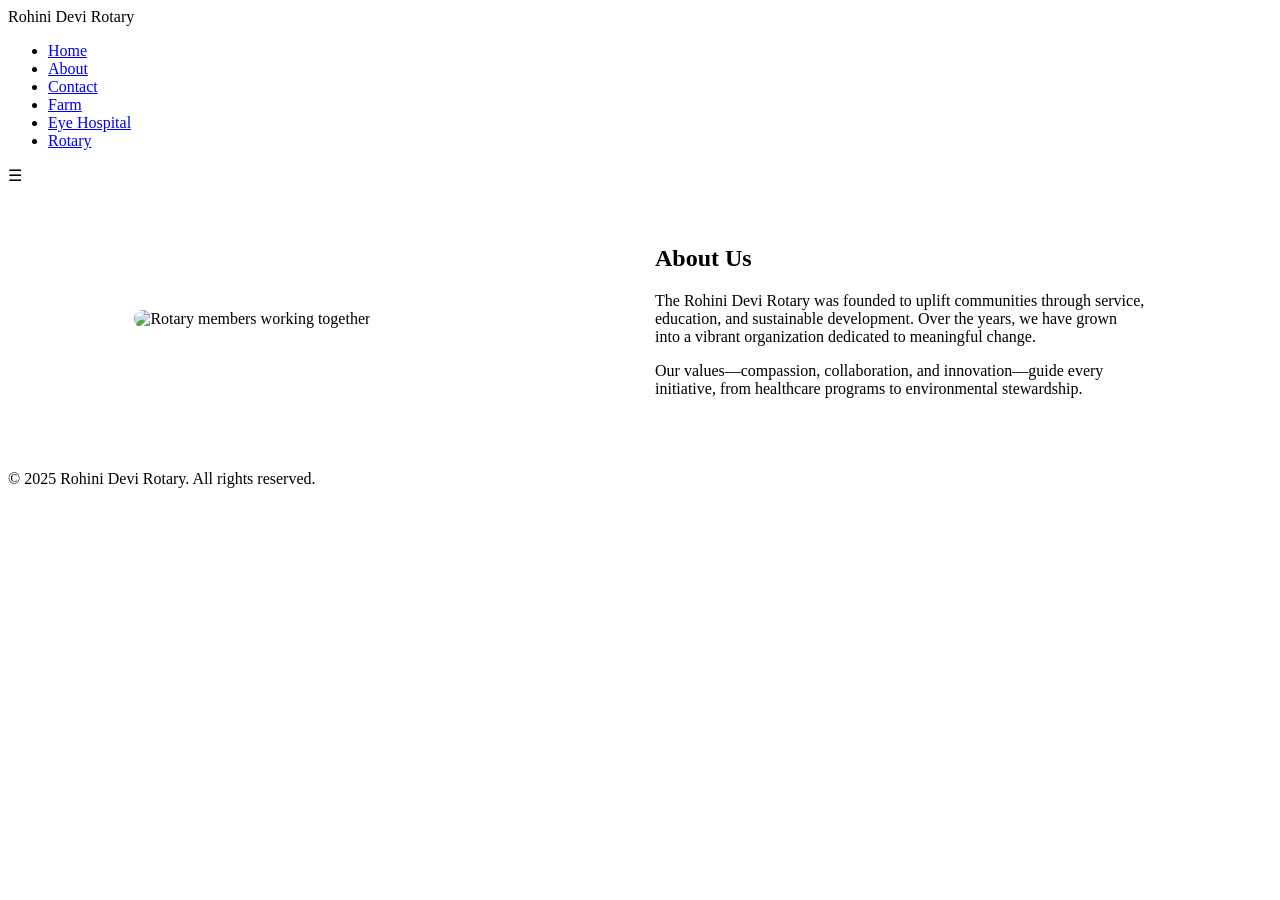
==== about.html @ 5186c643 "inital commit" ====
<!DOCTYPE html>
<html lang="en">
<head>
  <meta charset="UTF-8">
  <meta name="viewport" content="width=device-width, initial-scale=1.0">
  <title>Rohini Devi Rotary | About</title>
  <link rel="stylesheet" href="style.css">
</head>
<body>
  <nav class="navbar">
    <div class="logo">Rohini Devi Rotary</div>
    <ul class="nav-links" id="navLinks">
      <li><a href="index.html">Home</a></li>
      <li><a href="about.html" class="active">About</a></li>
      <li><a href="contact.html">Contact</a></li>
      <li><a href="farm.html">Farm</a></li>
      <li><a href="eyehospital.html">Eye Hospital</a></li>
      <li><a href="rotary.html">Rotary</a></li>
    </ul>
    <div class="menu-toggle" id="menuToggle">&#9776;</div>
  </nav>

  <main class="about-container">
    <section class="about-section">
      <div class="about-image">
        <img src="https://via.placeholder.com/450x300" alt="Rotary members working together">
      </div>
      <div class="about-text">
        <h1>About Us</h1>
        <p>
          The Rohini Devi Rotary was founded to uplift communities through service, education, and sustainable development. 
          Over the years, we have grown into a vibrant organization dedicated to meaningful change.
        </p>
        <p>
          Our values—compassion, collaboration, and innovation—guide every initiative, from healthcare programs to environmental stewardship.
        </p>
      </div>
    </section>
  </main>

  <footer class="footer">
    <p>&copy; 2025 Rohini Devi Rotary. All rights reserved.</p>
  </footer>

  <script>
    document.getElementById('menuToggle').onclick = function() {
      document.getElementById('navLinks').classList.toggle('active');
    };
  </script>
</body>
</html>
---- style.css ----
/* About page */
.about-section {
  display: grid;
  grid-template-columns: 1fr 1fr;
  align-items: center;
  gap: 30px;
  padding: 40px 10%;
}
.about-image img { width: 100%; border-radius: 10px; }

/* Contact page */
.contact-container {
  text-align: center;
  padding: 40px 10%;
}
.contact-form {
  display: flex;
  flex-direction: column;
  gap: 15px;
  max-width: 500px;
  margin: 20px auto;
}
.contact-form input, .contact-form textarea {
  padding: 10px;
  border: 1px solid #ccc;
  border-radius: 5px;
}
.contact-form button {
  background-color: #004aad;
  color: white;
  padding: 10px;
  border: none;
  border-radius: 5px;
  cursor: pointer;
}
.contact-form button:hover { background-color: #003080; }

/* Farm page */
.farm-container { padding: 40px 10%; text-align: center; }
.farm-grid {
  display: grid;
  grid-template-columns: repeat(auto-fit, minmax(250px, 1fr));
  gap: 20px;
  margin-top: 30px;
}
.farm-grid img { width: 100%; border-radius: 10px; }

/* Eye Hospital page */
.eyehospital-container { text-align: center; padding: 40px 10%; }
.banner img { width: 100%; border-radius: 10px; margin-bottom: 30px; }

/* Rotary projects page */
.rotary-container { padding: 40px 10%; text-align: center; }
.project-grid {
  display: grid;
  grid-template-columns: repeat(auto-fit, minmax(250px, 1fr));
  gap: 25px;
  margin-top: 30px;
}
.card {
  background-color: white;
  border-radius: 10px;
  box-shadow: 0 2px 8px rgba(0,0,0,0.1);
  padding: 20px;
}
.card img {
  width: 100%;
  border-radius: 8px;
  margin-bottom: 15px;
}
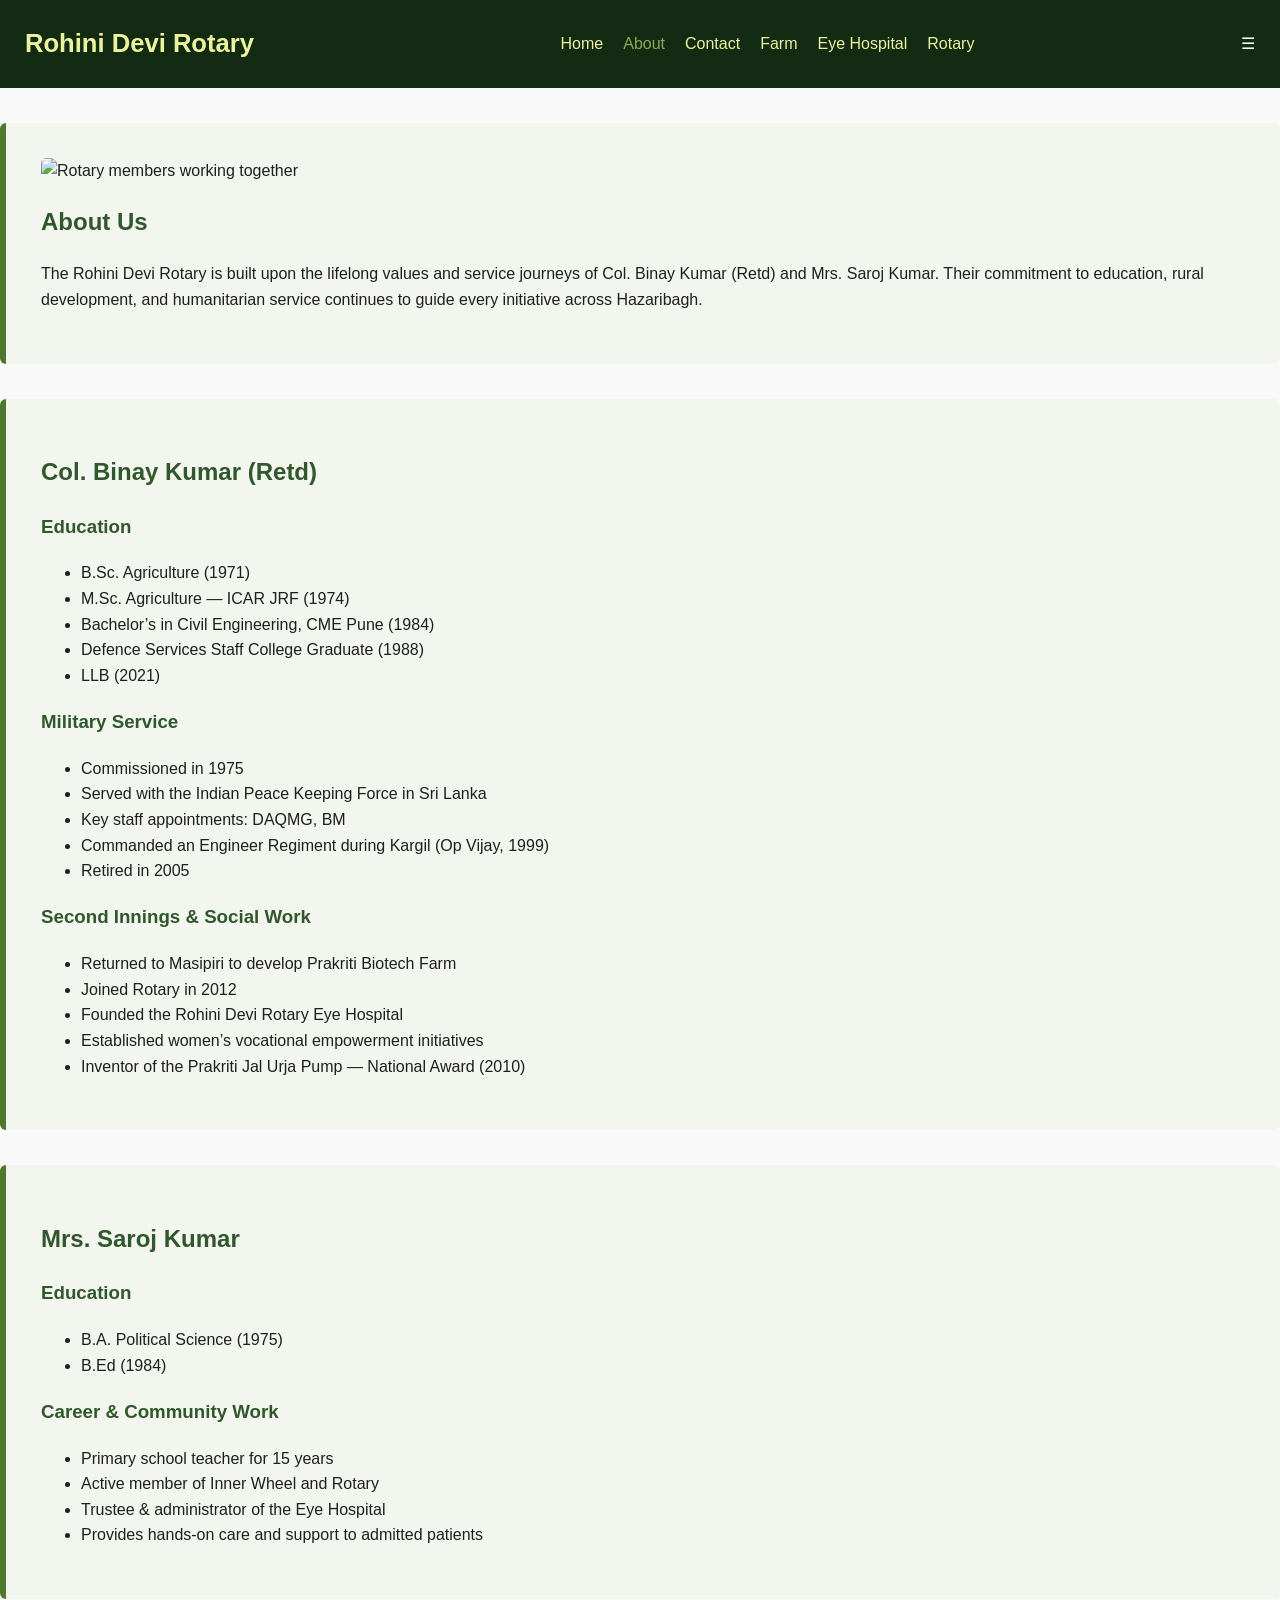
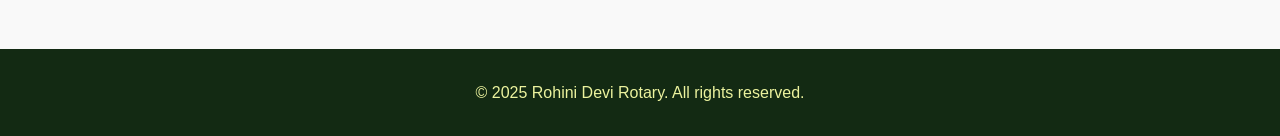
==== commit ae684e68: "more updates" ====
--- a/about.html
+++ b/about.html
@@ -6,46 +6,101 @@
   <title>Rohini Devi Rotary | About</title>
   <link rel="stylesheet" href="style.css">
 </head>
+
 <body>
-  <nav class="navbar">
-    <div class="logo">Rohini Devi Rotary</div>
-    <ul class="nav-links" id="navLinks">
-      <li><a href="index.html">Home</a></li>
-      <li><a href="about.html" class="active">About</a></li>
-      <li><a href="contact.html">Contact</a></li>
-      <li><a href="farm.html">Farm</a></li>
-      <li><a href="eyehospital.html">Eye Hospital</a></li>
-      <li><a href="rotary.html">Rotary</a></li>
+
+<nav class="navbar">
+  <div class="logo">Rohini Devi Rotary</div>
+  <ul class="nav-links" id="navLinks">
+    <li><a href="index.html">Home</a></li>
+    <li><a href="about.html" class="active">About</a></li>
+    <li><a href="contact.html">Contact</a></li>
+    <li><a href="farm.html">Farm</a></li>
+    <li><a href="eyehospital.html">Eye Hospital</a></li>
+    <li><a href="rotary.html">Rotary</a></li>
+  </ul>
+  <div class="menu-toggle" id="menuToggle">&#9776;</div>
+</nav>
+
+<main class="about-container">
+
+  <section class="about-section">
+    <div class="about-image">
+      <img src="https://via.placeholder.com/450x300" alt="Rotary members working together">
+    </div>
+
+    <div class="about-text">
+      <h1>About Us</h1>
+      <p>
+        The Rohini Devi Rotary is built upon the lifelong values and service journeys of Col. Binay Kumar (Retd) and
+        Mrs. Saroj Kumar. Their commitment to education, rural development, and humanitarian service continues to guide
+        every initiative across Hazaribagh.
+      </p>
+    </div>
+  </section>
+
+  <!-- COL. BINAY KUMAR -->
+  <section>
+    <h2>Col. Binay Kumar (Retd)</h2>
+
+    <h3>Education</h3>
+    <ul>
+      <li>B.Sc. Agriculture (1971)</li>
+      <li>M.Sc. Agriculture — ICAR JRF (1974)</li>
+      <li>Bachelor’s in Civil Engineering, CME Pune (1984)</li>
+      <li>Defence Services Staff College Graduate (1988)</li>
+      <li>LLB (2021)</li>
     </ul>
-    <div class="menu-toggle" id="menuToggle">&#9776;</div>
-  </nav>
 
-  <main class="about-container">
-    <section class="about-section">
-      <div class="about-image">
-        <img src="https://via.placeholder.com/450x300" alt="Rotary members working together">
-      </div>
-      <div class="about-text">
-        <h1>About Us</h1>
-        <p>
-          The Rohini Devi Rotary was founded to uplift communities through service, education, and sustainable development. 
-          Over the years, we have grown into a vibrant organization dedicated to meaningful change.
-        </p>
-        <p>
-          Our values—compassion, collaboration, and innovation—guide every initiative, from healthcare programs to environmental stewardship.
-        </p>
-      </div>
-    </section>
-  </main>
+    <h3>Military Service</h3>
+    <ul>
+      <li>Commissioned in 1975</li>
+      <li>Served with the Indian Peace Keeping Force in Sri Lanka</li>
+      <li>Key staff appointments: DAQMG, BM</li>
+      <li>Commanded an Engineer Regiment during Kargil (Op Vijay, 1999)</li>
+      <li>Retired in 2005</li>
+    </ul>
 
-  <footer class="footer">
-    <p>&copy; 2025 Rohini Devi Rotary. All rights reserved.</p>
-  </footer>
+    <h3>Second Innings & Social Work</h3>
+    <ul>
+      <li>Returned to Masipiri to develop Prakriti Biotech Farm</li>
+      <li>Joined Rotary in 2012</li>
+      <li>Founded the Rohini Devi Rotary Eye Hospital</li>
+      <li>Established women’s vocational empowerment initiatives</li>
+      <li>Inventor of the Prakriti Jal Urja Pump — National Award (2010)</li>
+    </ul>
+  </section>
 
-  <script>
-    document.getElementById('menuToggle').onclick = function() {
-      document.getElementById('navLinks').classList.toggle('active');
-    };
-  </script>
+  <!-- MRS SAROJ KUMAR -->
+  <section>
+    <h2>Mrs. Saroj Kumar</h2>
+
+    <h3>Education</h3>
+    <ul>
+      <li>B.A. Political Science (1975)</li>
+      <li>B.Ed (1984)</li>
+    </ul>
+
+    <h3>Career & Community Work</h3>
+    <ul>
+      <li>Primary school teacher for 15 years</li>
+      <li>Active member of Inner Wheel and Rotary</li>
+      <li>Trustee & administrator of the Eye Hospital</li>
+      <li>Provides hands-on care and support to admitted patients</li>
+    </ul>
+  </section>
+
+</main>
+
+<footer class="footer">
+  <p>&copy; 2025 Rohini Devi Rotary. All rights reserved.</p>
+</footer>
+
+<script>
+document.getElementById('menuToggle').onclick = function() {
+  document.getElementById('navLinks').classList.toggle('active');
+};
+</script>
+
 </body>
 </html>
--- a/style.css
+++ b/style.css
@@ -1,70 +1,151 @@
-/* About page */
-.about-section {
+/* ===== Root Colors + Fonts ===== */
+:root {
+  /* Color Palette */
+  --dark-green: #132A13;
+  --deep-green: #31572C;
+  --accent-green: #4F772D;
+  --soft-green: #90A955;
+  --light-green: #ECF39E;
+
+  --text-dark: #1f1f1f;
+  --text-light: #ffffff;
+
+  --bg-light: #f9f9f9;
+  --bg-section: #f3f6ee;
+
+  /* Fonts */
+  --header-font: "acumin-pro-extra-condensed", sans-serif;
+  --body-font: "atrament-web", sans-serif;
+}
+
+/* ===== Global Styles ===== */
+body {
+  margin: 0;
+  font-family: var(--body-font);
+  font-weight: 300;
+  font-style: normal;
+  background-color: var(--bg-light);
+  color: var(--text-dark);
+  line-height: 1.6;
+}
+
+img {
+    width: 300px;
+    height: 200px;
+    object-fit: cover; /* Ensures image fills the box without stretching */
+    border-radius: 5px; /* optional for rounded corners */
+}
+
+
+/* Headers use Acumin */
+h1, h2, h3, h4, h5, h6 {
+  font-family: var(--header-font);
+  font-weight: 700;
+  font-style: normal;
+  color: var(--deep-green);
+}
+
+/* ===== Navbar ===== */
+.navbar {
+  background-color: var(--dark-green);
+  color: var(--text-light);
+  display: flex;
+  justify-content: space-between;
+  align-items: center;
+  padding: 15px 25px;
+}
+
+.navbar .logo {
+  font-family: var(--header-font);
+  font-weight: 700;
+  font-size: 1.6rem;
+  color: var(--light-green);
+}
+
+.nav-links {
+  list-style: none;
+  display: flex;
+  gap: 20px;
+}
+
+.nav-links a {
+  text-decoration: none;
+  font-family: var(--body-font);
+  color: var(--light-green);
+  font-weight: 300;
+  transition: color 0.3s ease;
+}
+
+.nav-links a:hover,
+.nav-links a.active {
+  color: var(--soft-green);
+}
+
+/* Intro Grid */
+.intro {
   display: grid;
   grid-template-columns: 1fr 1fr;
+  gap: 40px;
   align-items: center;
-  gap: 30px;
-  padding: 40px 10%;
+  margin-bottom: 50px;
 }
-.about-image img { width: 100%; border-radius: 10px; }
 
-/* Contact page */
-.contact-container {
-  text-align: center;
-  padding: 40px 10%;
+.intro-text p {
+  font-family: var(--body-font);
+  font-weight: 300;
 }
-.contact-form {
-  display: flex;
-  flex-direction: column;
-  gap: 15px;
-  max-width: 500px;
-  margin: 20px auto;
-}
-.contact-form input, .contact-form textarea {
-  padding: 10px;
-  border: 1px solid #ccc;
-  border-radius: 5px;
-}
-.contact-form button {
-  background-color: #004aad;
-  color: white;
-  padding: 10px;
-  border: none;
-  border-radius: 5px;
-  cursor: pointer;
-}
-.contact-form button:hover { background-color: #003080; }
 
-/* Farm page */
-.farm-container { padding: 40px 10%; text-align: center; }
-.farm-grid {
-  display: grid;
-  grid-template-columns: repeat(auto-fit, minmax(250px, 1fr));
-  gap: 20px;
-  margin-top: 30px;
-}
-.farm-grid img { width: 100%; border-radius: 10px; }
-
-/* Eye Hospital page */
-.eyehospital-container { text-align: center; padding: 40px 10%; }
-.banner img { width: 100%; border-radius: 10px; margin-bottom: 30px; }
-
-/* Rotary projects page */
-.rotary-container { padding: 40px 10%; text-align: center; }
-.project-grid {
-  display: grid;
-  grid-template-columns: repeat(auto-fit, minmax(250px, 1fr));
-  gap: 25px;
-  margin-top: 30px;
-}
-.card {
-  background-color: white;
-  border-radius: 10px;
-  box-shadow: 0 2px 8px rgba(0,0,0,0.1);
-  padding: 20px;
-}
-.card img {
+.intro-image img {
   width: 100%;
   border-radius: 8px;
-  margin-bottom: 15px;
+  border: 4px solid var(--soft-green);
 }
+
+/* ===== Mission / CTA Sections ===== */
+section {
+  background-color: var(--bg-section);
+  padding: 35px;
+  margin: 35px 0;
+  border-left: 6px solid var(--accent-green);
+  border-radius: 6px;
+}
+
+section p {
+  font-family: var(--body-font);
+  font-weight: 300;
+}
+
+/* ===== Footer ===== */
+.footer {
+  background-color: var(--dark-green);
+  color: var(--light-green);
+  text-align: center;
+  padding: 15px 0;
+  margin-top: 50px;
+  font-family: var(--body-font);
+}
+
+/* ===== Responsive ===== */
+@media (max-width: 800px) {
+  .intro {
+    grid-template-columns: 1fr;
+  }
+
+  .nav-links {
+    display: none;
+    flex-direction: column;
+    background-color: var(--dark-green);
+    text-align: center;
+    width: 100%;
+    margin-top: 10px;
+    padding: 15px 0;
+  }
+
+  .nav-links.active {
+    display: flex;
+  }
+
+  .menu-toggle {
+    display: block;
+  }
+}
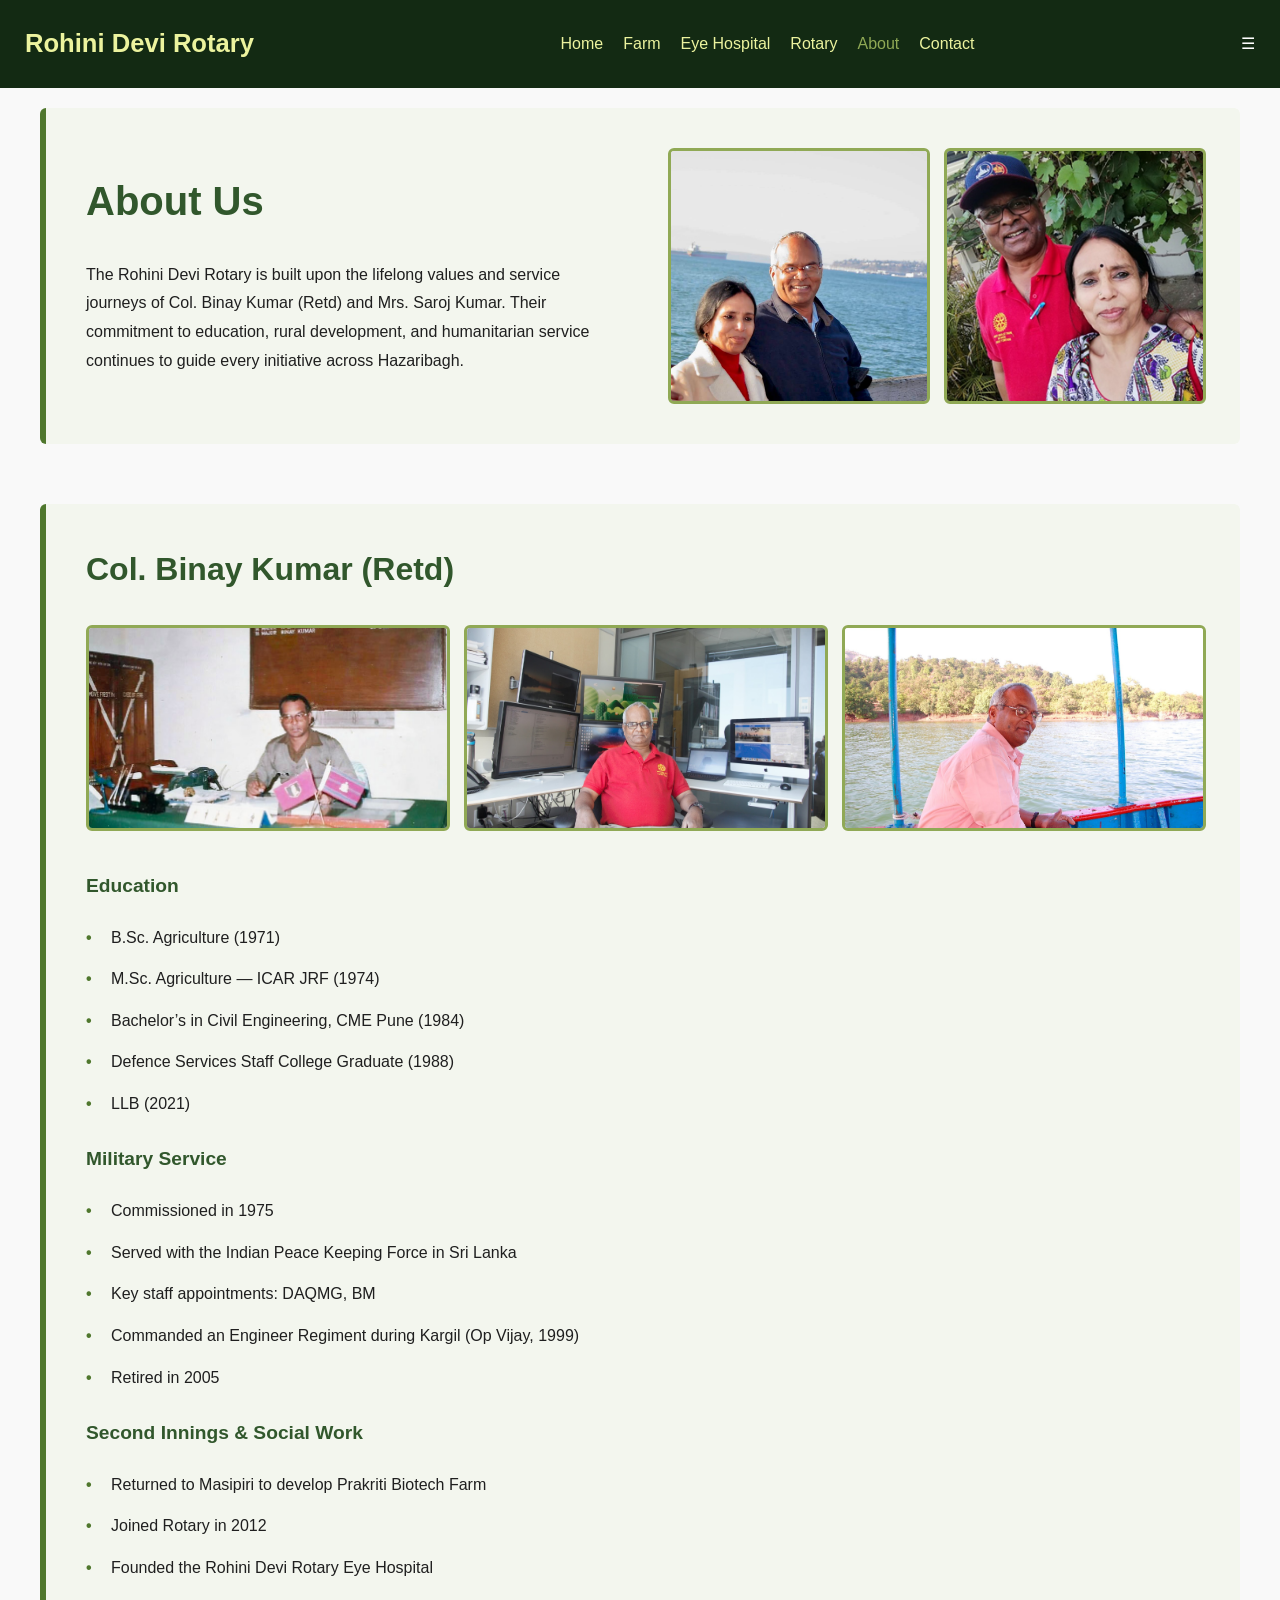
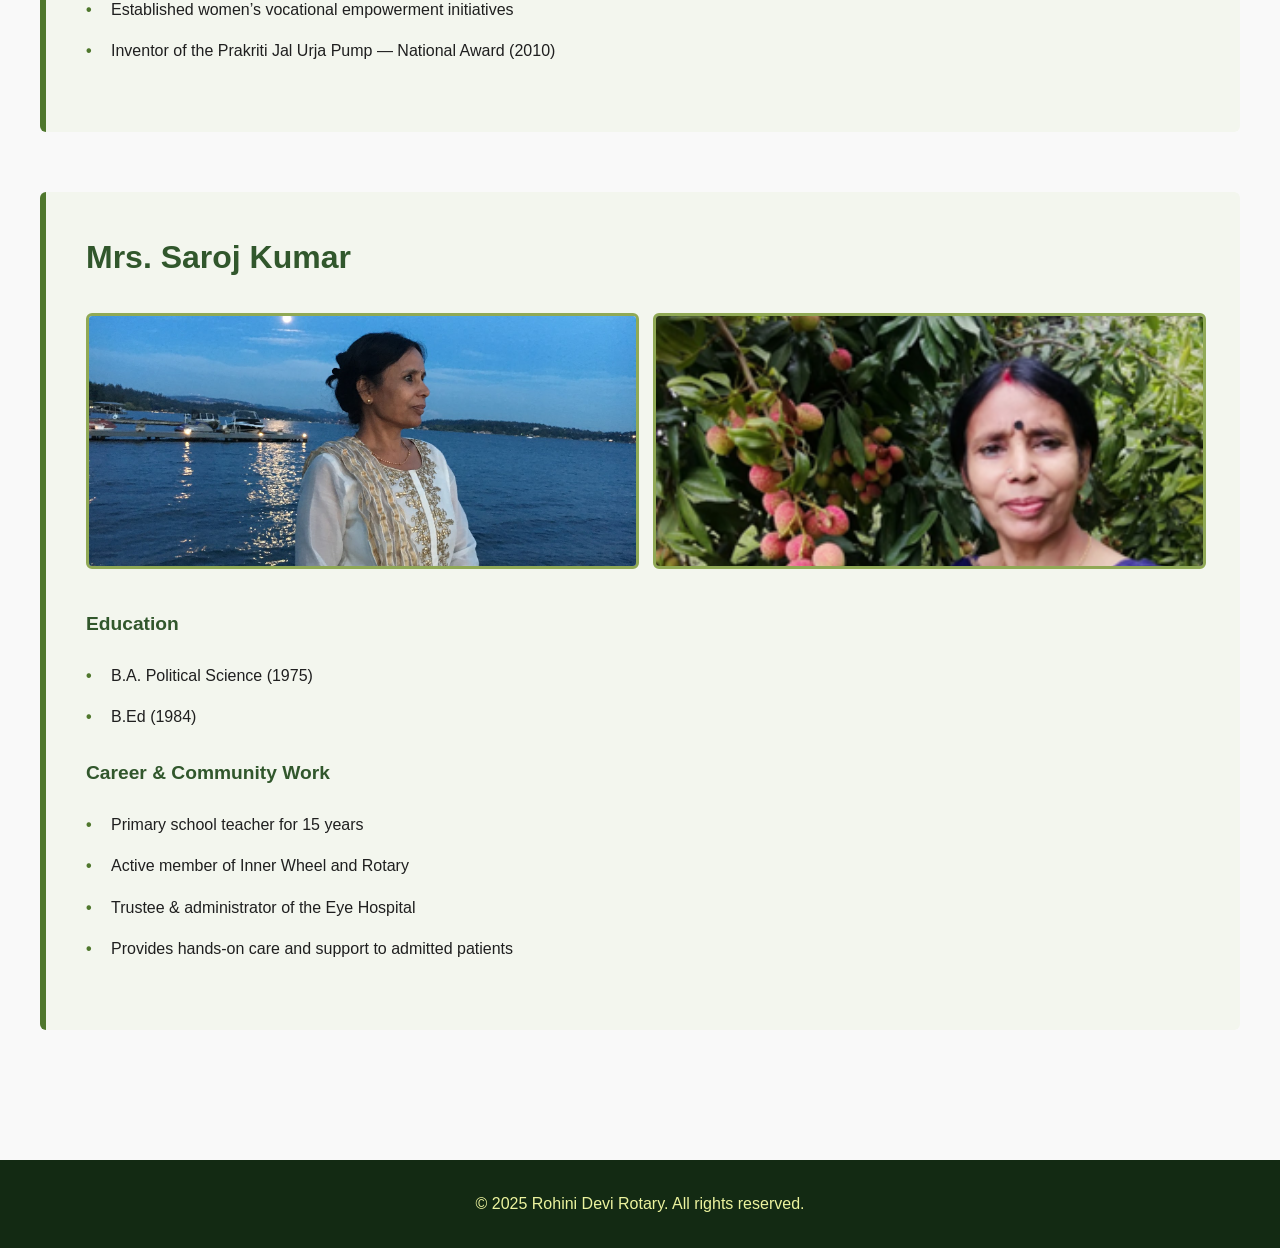
==== commit d0da948d: "making theming changes and adding images" ====
--- a/about.html
+++ b/about.html
@@ -13,37 +13,43 @@
   <div class="logo">Rohini Devi Rotary</div>
   <ul class="nav-links" id="navLinks">
     <li><a href="index.html">Home</a></li>
-    <li><a href="about.html" class="active">About</a></li>
-    <li><a href="contact.html">Contact</a></li>
     <li><a href="farm.html">Farm</a></li>
     <li><a href="eyehospital.html">Eye Hospital</a></li>
     <li><a href="rotary.html">Rotary</a></li>
+    <li><a href="about.html" class="active">About</a></li>
+    <li><a href="contact.html">Contact</a></li>
   </ul>
   <div class="menu-toggle" id="menuToggle">&#9776;</div>
 </nav>
 
 <main class="about-container">
 
-  <section class="about-section">
-    <div class="about-image">
-      <img src="https://via.placeholder.com/450x300" alt="Rotary members working together">
-    </div>
-
+  <!-- Hero Section -->
+  <section class="about-hero">
     <div class="about-text">
       <h1>About Us</h1>
       <p>
-        The Rohini Devi Rotary is built upon the lifelong values and service journeys of Col. Binay Kumar (Retd) and
-        Mrs. Saroj Kumar. Their commitment to education, rural development, and humanitarian service continues to guide
-        every initiative across Hazaribagh.
+        The Rohini Devi Rotary is built upon the lifelong values and service journeys of Col. Binay Kumar (Retd) and Mrs. Saroj Kumar. Their commitment to education, rural development, and humanitarian service continues to guide every initiative across Hazaribagh.
       </p>
     </div>
+    <div class="about-hero-images">
+      <img src="images/Binay & Saroj.JPG" alt="Col. Binay and Mrs. Saroj Kumar">
+      <img src="images/Saroj and Binay Kumar.png" alt="Founders portrait">
+    </div>
   </section>
+  
+  <!-- COL. BINAY KUMAR -->
+  <section class="about-content-section">
+    <h2>Col. Binay Kumar (Retd)</h2>
+    
+    <div class="about-content-images">
+      <img src="images/binay-army.jpg" alt="Col. Binay Kumar in military">
+      <img src="images/Binay.jpg" alt="Col. Binay Kumar portrait">
+      <img src="images/Binay2.jpg" alt="Col. Binay Kumar">
+    </div>
 
-  <!-- COL. BINAY KUMAR -->
-  <section>
-    <h2>Col. Binay Kumar (Retd)</h2>
-
-    <h3>Education</h3>
+    <div class="about-content-text">
+      <h3>Education</h3>
     <ul>
       <li>B.Sc. Agriculture (1971)</li>
       <li>M.Sc. Agriculture — ICAR JRF (1974)</li>
@@ -69,13 +75,21 @@
       <li>Established women’s vocational empowerment initiatives</li>
       <li>Inventor of the Prakriti Jal Urja Pump — National Award (2010)</li>
     </ul>
+    </div>
   </section>
 
-  <!-- MRS SAROJ KUMAR -->
-  <section>
+  
+  <!-- MRS. SAROJ KUMAR -->
+  <section class="about-content-section">
     <h2>Mrs. Saroj Kumar</h2>
 
-    <h3>Education</h3>
+    <div class="about-content-images">
+      <img src="images/Saroj.jpg" alt="Mrs. Saroj Kumar">
+      <img src="images/Saroj with Lychee Tree.png" alt="Mrs. Saroj with lychee tree">
+    </div>
+
+    <div class="about-content-text">
+      <h3>Education</h3>
     <ul>
       <li>B.A. Political Science (1975)</li>
       <li>B.Ed (1984)</li>
@@ -88,6 +102,7 @@
       <li>Trustee & administrator of the Eye Hospital</li>
       <li>Provides hands-on care and support to admitted patients</li>
     </ul>
+    </div>
   </section>
 
 </main>
--- a/style.css
+++ b/style.css
@@ -32,10 +32,9 @@
 img {
     width: 300px;
     height: 200px;
-    object-fit: cover; /* Ensures image fills the box without stretching */
-    border-radius: 5px; /* optional for rounded corners */
-}
-
+    object-fit: cover;
+    border-radius: 5px;
+}
 
 /* Headers use Acumin */
 h1, h2, h3, h4, h5, h6 {
@@ -60,6 +59,15 @@
   font-weight: 700;
   font-size: 1.6rem;
   color: var(--light-green);
+  display: flex;
+  align-items: center;
+  gap: 8px;
+}
+
+.logo-icon {
+  width: 32px;
+  height: 32px;
+  object-fit: contain;
 }
 
 .nav-links {
@@ -85,18 +93,39 @@
 .intro {
   display: grid;
   grid-template-columns: 1fr 1fr;
-  gap: 40px;
+  gap: 50px;
   align-items: center;
-  margin-bottom: 50px;
+  margin-bottom: 60px;
+  background-color: var(--bg-section);
+  padding: 40px;
+  border-left: 6px solid var(--accent-green);
+  border-radius: 6px;
+}
+
+.intro-text h1 {
+  margin-top: 0;
+  font-size: 2.5rem;
+  line-height: 1.3;
 }
 
 .intro-text p {
   font-family: var(--body-font);
   font-weight: 300;
+  font-size: 1rem;
+  margin: 15px 0;
+  color: var(--text-dark);
+}
+
+.intro-image {
+  display: flex;
+  justify-content: center;
 }
 
 .intro-image img {
   width: 100%;
+  max-width: 500px;
+  height: 350px;
+  object-fit: cover;
   border-radius: 8px;
   border: 4px solid var(--soft-green);
 }
@@ -104,8 +133,8 @@
 /* ===== Mission / CTA Sections ===== */
 section {
   background-color: var(--bg-section);
-  padding: 35px;
-  margin: 35px 0;
+  padding: 10px;
+  margin: 0px 0;
   border-left: 6px solid var(--accent-green);
   border-radius: 6px;
 }
@@ -113,6 +142,989 @@
 section p {
   font-family: var(--body-font);
   font-weight: 300;
+}
+
+/* ===== Home Container ===== */
+.home-container {
+  max-width: 1200px;
+  margin: 0 auto;
+  padding: 20px;
+}
+
+/* ===== Mission Section ===== */
+.mission {
+  background-color: var(--bg-section);
+  padding: 40px;
+  margin: 60px 0;
+  border-left: 6px solid var(--accent-green);
+  border-radius: 6px;
+}
+
+.mission h2 {
+  margin-top: 0;
+  margin-bottom: 20px;
+  font-size: 2rem;
+}
+
+.mission p {
+  font-family: var(--body-font);
+  font-weight: 300;
+  font-size: 1.05rem;
+  margin: 0;
+  line-height: 1.8;
+}
+
+/* ===== Initiatives Section ===== */
+.initiatives {
+  display: grid;
+  grid-template-columns: repeat(3, 1fr);
+  gap: 40px;
+  margin: 60px 0;
+}
+
+.initiative {
+  background-color: var(--bg-section);
+  padding: 25px;
+  border: none;
+  border-radius: 6px;
+  transition: transform 0.3s ease, box-shadow 0.3s ease;
+}
+
+.initiative:hover {
+  transform: translateY(-5px);
+  box-shadow: 0 5px 15px rgba(0, 0, 0, 0.1);
+}
+
+.initiative-images {
+  display: grid;
+  grid-template-columns: 1fr;
+  gap: 12px;
+  margin-bottom: 20px;
+}
+
+.initiative-images img {
+  width: 100%;
+  height: 200px;
+  object-fit: cover;
+  border-radius: 6px;
+  border: 3px solid var(--soft-green);
+}
+
+.initiative h3 {
+  margin: 0 0 15px 0;
+  font-size: 1.3rem;
+  color: var(--deep-green);
+}
+
+.initiative p {
+  margin: 0;
+  font-size: 0.95rem;
+  color: var(--text-dark);
+  line-height: 1.6;
+}
+
+/* ===== CTA Section ===== */
+.cta {
+  background-color: var(--soft-green);
+  padding: 50px 40px;
+  margin: 60px 0;
+  border-left: 6px solid var(--accent-green);
+  border-radius: 6px;
+  text-align: center;
+}
+
+.cta h2 {
+  margin: 0 0 15px 0;
+  font-size: 2rem;
+}
+
+.cta p {
+  font-family: var(--body-font);
+  font-weight: 300;
+  font-size: 1.1rem;
+  margin: 0 0 25px 0;
+}
+
+.cta-btn {
+  display: inline-block;
+}
+
+.cta-btn a {
+  display: inline-block;
+  background-color: var(--accent-green);
+  color: var(--text-light);
+  padding: 14px 40px;
+  border-radius: 4px;
+  font-family: var(--header-font);
+  font-weight: 700;
+  text-decoration: none;
+  transition: background-color 0.3s ease, transform 0.2s ease;
+}
+
+.cta-btn a:hover {
+  background-color: var(--deep-green);
+  transform: translateY(-2px);
+}
+
+/* ===== About Page Specific Styles ===== */
+.about-container {
+  max-width: 1200px;
+  margin: 0 auto;
+  padding: 20px;
+}
+
+/* About Hero Section */
+.about-hero {
+  display: grid;
+  grid-template-columns: 1fr 1fr;
+  gap: 50px;
+  align-items: center;
+  margin-bottom: 60px;
+  background-color: var(--bg-section);
+  padding: 40px;
+  border-left: 6px solid var(--accent-green);
+  border-radius: 6px;
+}
+
+.about-text h1 {
+  margin-top: 0;
+  font-size: 2.5rem;
+  line-height: 1.3;
+  color: var(--deep-green);
+}
+
+.about-text p {
+  font-family: var(--body-font);
+  font-weight: 300;
+  font-size: 1rem;
+  margin: 15px 0 0 0;
+  color: var(--text-dark);
+  line-height: 1.8;
+}
+
+.about-hero-images {
+  display: grid;
+  grid-template-columns: 1fr 1fr;
+  gap: 20px;
+}
+
+.about-hero-images img {
+  width: 100%;
+  height: 250px;
+  object-fit: cover;
+  border-radius: 6px;
+  border: 3px solid var(--soft-green);
+}
+
+/* About Content Sections */
+.about-content-section {
+  background-color: var(--bg-section);
+  padding: 40px;
+  margin: 60px 0;
+  border-left: 6px solid var(--accent-green);
+  border-radius: 6px;
+}
+
+.about-content-section h2 {
+  margin-top: 0;
+  margin-bottom: 30px;
+  font-size: 2rem;
+  color: var(--deep-green);
+}
+
+.about-content-images {
+  display: grid;
+  grid-template-columns: repeat(3, 1fr);
+  gap: 20px;
+  margin-bottom: 40px;
+}
+
+.about-content-images img {
+  width: 100%;
+  height: 200px;
+  object-fit: cover;
+  border-radius: 6px;
+  border: 3px solid var(--soft-green);
+}
+
+.about-content-section .about-content-images:has(img:nth-child(2)):not(:has(img:nth-child(3))) {
+  grid-template-columns: repeat(2, 1fr);
+}
+
+.about-content-section .about-content-images:has(img:nth-child(2)):not(:has(img:nth-child(3))) img {
+  height: 250px;
+}
+
+.about-content-text h3 {
+  margin-top: 20px;
+  margin-bottom: 15px;
+  font-size: 1.2rem;
+  color: var(--deep-green);
+}
+
+.about-content-text h3:first-child {
+  margin-top: 0;
+}
+
+.about-content-text ul {
+  list-style: none;
+  padding: 0;
+  margin: 0 0 20px 0;
+}
+
+.about-content-text li {
+  padding: 8px 0;
+  padding-left: 25px;
+  position: relative;
+  color: var(--text-dark);
+  font-family: var(--body-font);
+  font-weight: 300;
+}
+
+.about-content-text li:before {
+  content: '•';
+  color: var(--accent-green);
+  font-weight: bold;
+  position: absolute;
+  left: 0;
+}
+
+.contact-container h1 {
+  text-align: center;
+  margin-bottom: 10px;
+  font-size: 2.5rem;
+}
+
+/* ===== Farm Page Specific Styles ===== */
+.farm-container {
+  max-width: 1200px;
+  margin: 0 auto;
+  padding: 20px;
+}
+
+/* Farm Hero Section */
+.farm-hero {
+  display: grid;
+  grid-template-columns: 1fr 1fr;
+  gap: 50px;
+  align-items: center;
+  margin-bottom: 60px;
+  background-color: var(--bg-section);
+  padding: 40px;
+  border-left: 6px solid var(--accent-green);
+  border-radius: 6px;
+}
+
+.farm-text h1 {
+  margin-top: 0;
+  font-size: 2.5rem;
+  line-height: 1.3;
+  color: var(--deep-green);
+}
+
+.farm-text p {
+  font-family: var(--body-font);
+  font-weight: 300;
+  font-size: 1rem;
+  margin: 15px 0 0 0;
+  color: var(--text-dark);
+  line-height: 1.8;
+}
+
+.farm-hero-image {
+  display: flex;
+  justify-content: center;
+}
+
+.farm-hero-image img {
+  width: 100%;
+  max-width: 500px;
+  height: 350px;
+  object-fit: cover;
+  border-radius: 8px;
+  border: 4px solid var(--soft-green);
+}
+
+/* Farm Practices Section */
+.farm-practices {
+  background-color: var(--bg-section);
+  padding: 40px;
+  margin: 60px 0;
+  border-left: 6px solid var(--accent-green);
+  border-radius: 6px;
+}
+
+.farm-practices h2 {
+  margin-top: 0;
+  margin-bottom: 25px;
+  font-size: 2rem;
+  color: var(--deep-green);
+}
+
+.farm-practices ul {
+  list-style: none;
+  padding: 0;
+  margin: 0;
+}
+
+.farm-practices li {
+  padding: 12px 0;
+  padding-left: 30px;
+  position: relative;
+  color: var(--text-dark);
+  font-family: var(--body-font);
+  font-weight: 300;
+  font-size: 1rem;
+  line-height: 1.6;
+}
+
+.farm-practices li:before {
+  content: '•';
+  color: var(--accent-green);
+  font-weight: bold;
+  position: absolute;
+  left: 0;
+}
+
+/* Farm Crops Section */
+.farm-crops {
+  display: grid;
+  grid-template-columns: repeat(2, 1fr);
+  gap: 40px;
+  margin: 60px 0;
+}
+
+.crop {
+  background-color: var(--bg-section);
+  padding: 25px;
+  border: none;
+  border-radius: 6px;
+  transition: transform 0.3s ease, box-shadow 0.3s ease;
+}
+
+.crop:hover {
+  transform: translateY(-5px);
+  box-shadow: 0 5px 15px rgba(0, 0, 0, 0.1);
+}
+
+.crop:nth-child(3) {
+  grid-column: 1 / -1;
+}
+
+.crop-images {
+  display: grid;
+  grid-template-columns: 1fr;
+  gap: 12px;
+  margin-bottom: 20px;
+}
+
+.crop:nth-child(3) .crop-images {
+  grid-template-columns: repeat(3, 1fr);
+}
+
+.crop-images img {
+  width: 100%;
+  height: 220px;
+  object-fit: cover;
+  object-position: center top;
+  border-radius: 6px;
+  border: 3px solid var(--soft-green);
+}
+
+.crop:nth-child(3) .crop-images img {
+  height: 240px;
+}
+
+.crop h3 {
+  margin: 0 0 15px 0;
+  font-size: 1.3rem;
+  color: var(--deep-green);
+}
+
+.crop p {
+  margin: 0;
+  font-size: 0.95rem;
+  color: var(--text-dark);
+  line-height: 1.6;
+}
+
+/* Farm CTA Section */
+.farm-cta {
+  background-color: var(--soft-green);
+  padding: 50px 40px;
+  margin: 60px 0;
+  border-left: 6px solid var(--accent-green);
+  border-radius: 6px;
+  text-align: center;
+}
+
+.farm-cta h2 {
+  margin: 0 0 15px 0;
+  font-size: 2rem;
+  color: var(--deep-green);
+}
+
+.farm-cta p {
+  font-family: var(--body-font);
+  font-weight: 300;
+  font-size: 1.1rem;
+  margin: 0 0 25px 0;
+  color: var(--text-dark);
+}
+
+/* ===== Eye Hospital Page Specific Styles ===== */
+.hospital-container {
+  max-width: 1200px;
+  margin: 0 auto;
+  padding: 20px;
+}
+
+/* Hospital Hero Section */
+.hospital-hero {
+  display: grid;
+  grid-template-columns: 1fr 1fr;
+  gap: 50px;
+  align-items: center;
+  margin-bottom: 60px;
+  background-color: var(--bg-section);
+  padding: 40px;
+  border-left: 6px solid var(--accent-green);
+  border-radius: 6px;
+}
+
+.hospital-text h1 {
+  margin-top: 0;
+  font-size: 2.5rem;
+  line-height: 1.3;
+  color: var(--deep-green);
+}
+
+.hospital-text p {
+  font-family: var(--body-font);
+  font-weight: 300;
+  font-size: 1rem;
+  margin: 15px 0 0 0;
+  color: var(--text-dark);
+  line-height: 1.8;
+}
+
+.hospital-hero-image {
+  display: flex;
+  justify-content: center;
+}
+
+.hospital-hero-image img {
+  width: 100%;
+  max-width: 500px;
+  height: 350px;
+  object-fit: cover;
+  border-radius: 8px;
+  border: 4px solid var(--soft-green);
+}
+
+/* Hospital Services Section */
+.hospital-services {
+  background-color: var(--bg-section);
+  padding: 40px;
+  margin: 60px 0;
+  border-left: 6px solid var(--accent-green);
+  border-radius: 6px;
+}
+
+.hospital-services h2 {
+  margin-top: 0;
+  margin-bottom: 25px;
+  font-size: 2rem;
+  color: var(--deep-green);
+}
+
+.hospital-services ul {
+  list-style: none;
+  padding: 0;
+  margin: 0;
+}
+
+.hospital-services li {
+  padding: 12px 0;
+  padding-left: 30px;
+  position: relative;
+  color: var(--text-dark);
+  font-family: var(--body-font);
+  font-weight: 300;
+  font-size: 1rem;
+  line-height: 1.6;
+}
+
+.hospital-services li:before {
+  content: '•';
+  color: var(--accent-green);
+  font-weight: bold;
+  position: absolute;
+  left: 0;
+}
+
+/* Hospital Testimonials Section */
+.hospital-testimonials {
+  margin: 60px 0;
+}
+
+.hospital-testimonials h2 {
+  text-align: center;
+  margin-top: 0;
+  margin-bottom: 40px;
+  font-size: 2rem;
+  color: var(--deep-green);
+}
+
+.testimonials-grid {
+  display: grid;
+  grid-template-columns: repeat(2, 1fr);
+  gap: 40px;
+}
+
+.testimonial {
+  display: grid;
+  grid-template-columns: 1fr 1fr;
+  gap: 30px;
+  align-items: center;
+  background-color: var(--bg-section);
+  padding: 25px;
+  border: none;
+  border-radius: 6px;
+  transition: transform 0.3s ease, box-shadow 0.3s ease;
+}
+
+.testimonial:hover {
+  transform: translateY(-5px);
+  box-shadow: 0 5px 15px rgba(0, 0, 0, 0.1);
+}
+
+.testimonial-content {
+  display: flex;
+  flex-direction: column;
+  justify-content: center;
+}
+
+.testimonial-image {
+  display: grid;
+  grid-template-columns: 1fr;
+  gap: 12px;
+}
+
+.testimonial-image img {
+  width: 100%;
+  height: 220px;
+  object-fit: cover;
+  object-position: center top;
+  border-radius: 6px;
+  border: 3px solid var(--soft-green);
+}
+
+.testimonial-image-double {
+  display: grid;
+  grid-template-columns: 1fr;
+  gap: 15px;
+}
+
+.testimonial-image-double img {
+  width: 100%;
+  height: 180px;
+  object-fit: cover;
+  object-position: center top;
+  border-radius: 6px;
+  border: 3px solid var(--soft-green);
+}
+
+.testimonial p {
+  font-style: italic;
+  font-family: var(--body-font);
+  font-weight: 300;
+  margin: 0 0 15px 0;
+  color: var(--text-dark);
+  line-height: 1.6;
+}
+
+.testimonial h4 {
+  margin: 0;
+  font-family: var(--header-font);
+  font-size: 1rem;
+  color: var(--deep-green);
+}
+
+/* Hospital CTA Section */
+.hospital-cta {
+  background-color: var(--soft-green);
+  padding: 50px 40px;
+  margin: 60px 0;
+  border-left: 6px solid var(--accent-green);
+  border-radius: 6px;
+  text-align: center;
+}
+
+.hospital-cta h2 {
+  margin: 0 0 15px 0;
+  font-size: 2rem;
+  color: var(--deep-green);
+}
+
+.hospital-cta p {
+  font-family: var(--body-font);
+  font-weight: 300;
+  font-size: 1.1rem;
+  margin: 0 0 25px 0;
+  color: var(--text-dark);
+}
+
+/* ===== Rotary Page Specific Styles ===== */
+.rotary-container {
+  max-width: 1200px;
+  margin: 0 auto;
+  padding: 20px;
+}
+
+/* Rotary Hero Section */
+.rotary-hero {
+  display: grid;
+  grid-template-columns: 1fr 1fr;
+  gap: 50px;
+  align-items: center;
+  margin-bottom: 60px;
+  background-color: var(--bg-section);
+  padding: 40px;
+  border-left: 6px solid var(--accent-green);
+  border-radius: 6px;
+}
+
+.rotary-text h1 {
+  margin-top: 0;
+  font-size: 2.5rem;
+  line-height: 1.3;
+  color: var(--deep-green);
+}
+
+.rotary-text p {
+  font-family: var(--body-font);
+  font-weight: 300;
+  font-size: 1rem;
+  margin: 15px 0 0 0;
+  color: var(--text-dark);
+  line-height: 1.8;
+}
+
+.rotary-hero-image {
+  display: flex;
+  justify-content: center;
+}
+
+.rotary-hero-image img {
+  width: 100%;
+  max-width: 500px;
+  height: 350px;
+  object-fit: cover;
+  border-radius: 8px;
+  border: 4px solid var(--soft-green);
+}
+
+/* Rotary Initiatives Section */
+.rotary-initiatives {
+  background-color: var(--bg-section);
+  padding: 40px;
+  margin: 60px 0;
+  border-left: 6px solid var(--accent-green);
+  border-radius: 6px;
+}
+
+.rotary-initiatives h2 {
+  margin-top: 0;
+  margin-bottom: 25px;
+  font-size: 2rem;
+  color: var(--deep-green);
+}
+
+.rotary-initiatives ul {
+  list-style: none;
+  padding: 0;
+  margin: 0;
+}
+
+.rotary-initiatives li {
+  padding: 12px 0;
+  padding-left: 30px;
+  position: relative;
+  color: var(--text-dark);
+  font-family: var(--body-font);
+  font-weight: 300;
+  font-size: 1rem;
+  line-height: 1.6;
+}
+
+.rotary-initiatives li:before {
+  content: '•';
+  color: var(--accent-green);
+  font-weight: bold;
+  position: absolute;
+  left: 0;
+}
+
+/* Rotary Events Section */
+.rotary-events {
+  margin: 60px 0;
+}
+
+.rotary-events h2 {
+  text-align: center;
+  margin-top: 0;
+  margin-bottom: 40px;
+  font-size: 2rem;
+  color: var(--deep-green);
+}
+
+.events-grid {
+  display: grid;
+  grid-template-columns: repeat(3, 1fr);
+  gap: 30px;
+}
+
+.event {
+  background-color: var(--bg-section);
+  padding: 30px;
+  border-left: 6px solid var(--accent-green);
+  border-radius: 6px;
+  transition: transform 0.3s ease, box-shadow 0.3s ease;
+}
+
+.event:hover {
+  transform: translateY(-5px);
+  box-shadow: 0 5px 15px rgba(0, 0, 0, 0.1);
+}
+
+.event h3 {
+  margin-top: 0;
+  margin-bottom: 15px;
+  font-size: 1.3rem;
+  color: var(--deep-green);
+}
+
+.event p {
+  margin: 0;
+  font-family: var(--body-font);
+  font-weight: 300;
+  font-size: 1rem;
+  color: var(--text-dark);
+  line-height: 1.6;
+}
+
+/* Rotary CTA Section */
+.rotary-cta {
+  background-color: var(--soft-green);
+  padding: 50px 40px;
+  margin: 60px 0;
+  border-left: 6px solid var(--accent-green);
+  border-radius: 6px;
+  text-align: center;
+}
+
+.rotary-cta h2 {
+  margin: 0 0 15px 0;
+  font-size: 2rem;
+  color: var(--deep-green);
+}
+
+.rotary-cta p {
+  font-family: var(--body-font);
+  font-weight: 300;
+  font-size: 1.1rem;
+  margin: 0 0 25px 0;
+  color: var(--text-dark);
+}
+
+.contact-container > p {
+  text-align: center;
+  margin-bottom: 40px;
+  font-size: 1.1rem;
+  color: var(--text-dark);
+}
+
+/* Success Message */
+.success-message {
+  background-color: var(--soft-green);
+  border-left: 6px solid var(--accent-green);
+  padding: 30px;
+  margin-bottom: 40px;
+  border-radius: 6px;
+  text-align: center;
+}
+
+.success-message h3 {
+  margin: 0 0 10px 0;
+  color: var(--deep-green);
+  font-size: 1.8rem;
+}
+
+.success-message p {
+  margin: 0;
+  color: var(--text-dark);
+  font-size: 1.1rem;
+}
+
+/* Contact Form Styling */
+.contact-form {
+  display: grid;
+  grid-template-columns: 1fr;
+  gap: 20px;
+  max-width: 600px;
+  margin: 40px auto;
+  padding: 30px;
+  background-color: var(--bg-section);
+  border-left: 6px solid var(--accent-green);
+  border-radius: 6px;
+}
+
+.form-group {
+  display: grid;
+  grid-template-columns: 1fr;
+  gap: 8px;
+}
+
+.form-group label {
+  font-family: var(--header-font);
+  font-weight: 700;
+  color: var(--deep-green);
+  font-size: 1rem;
+}
+
+.contact-form input,
+.contact-form textarea {
+  font-family: var(--body-font);
+  padding: 12px;
+  border: 2px solid var(--soft-green);
+  border-radius: 4px;
+  font-size: 1rem;
+  color: var(--text-dark);
+  background-color: var(--text-light);
+  transition: border-color 0.3s ease, background-color 0.3s ease;
+}
+
+.contact-form input:focus,
+.contact-form textarea:focus {
+  outline: none;
+  border-color: var(--accent-green);
+  background-color: #fafbf7;
+}
+
+.submit-btn {
+  background-color: var(--accent-green);
+  color: var(--text-light);
+  padding: 14px 30px;
+  border: none;
+  border-radius: 4px;
+  font-family: var(--header-font);
+  font-size: 1.1rem;
+  font-weight: 700;
+  cursor: pointer;
+  transition: background-color 0.3s ease, transform 0.2s ease;
+}
+
+.submit-btn:hover {
+  background-color: var(--deep-green);
+  transform: translateY(-2px);
+}
+
+/* Contact Info Grid Section */
+.contact-info-section {
+  margin-top: 60px;
+  padding: 30px;
+  background-color: transparent;
+  border: none;
+}
+
+.contact-info-section h2 {
+  text-align: center;
+  margin-bottom: 40px;
+  font-size: 2rem;
+}
+
+.contact-info-grid {
+  display: grid;
+  grid-template-columns: repeat(2, 1fr);
+  gap: 30px;
+}
+
+.contact-card {
+  background-color: var(--bg-section);
+  padding: 25px;
+  border-left: 6px solid var(--accent-green);
+  border-radius: 6px;
+  transition: transform 0.3s ease, box-shadow 0.3s ease;
+}
+
+.contact-card:hover {
+  transform: translateY(-5px);
+  box-shadow: 0 5px 15px rgba(0, 0, 0, 0.1);
+}
+
+.contact-card h3 {
+  margin-top: 0;
+  margin-bottom: 15px;
+  color: var(--deep-green);
+  font-size: 1.4rem;
+}
+
+.contact-card p {
+  margin: 8px 0;
+  color: var(--text-dark);
+}
+
+/* Table Section */
+.table-section {
+  margin-top: 60px;
+  padding: 30px;
+  background-color: transparent;
+  border: none;
+}
+
+.table-section h2 {
+  text-align: center;
+  margin-bottom: 30px;
+  font-size: 2rem;
+}
+
+.contact-table {
+  width: 100%;
+  border-collapse: collapse;
+  background-color: var(--text-light);
+  border-radius: 6px;
+  overflow: hidden;
+  box-shadow: 0 2px 8px rgba(0, 0, 0, 0.1);
+}
+
+.contact-table thead {
+  background-color: var(--accent-green);
+  color: var(--text-light);
+}
+
+.contact-table th {
+  padding: 16px;
+  text-align: left;
+  font-family: var(--header-font);
+  font-weight: 700;
+  font-size: 1.05rem;
+  border: 1px solid var(--soft-green);
+}
+
+.contact-table td {
+  padding: 14px 16px;
+  border: 1px solid var(--soft-green);
+  font-family: var(--body-font);
+  font-weight: 300;
+}
+
+.contact-table tbody tr:nth-child(even) {
+  background-color: var(--bg-section);
+}
+
+.contact-table tbody tr:hover {
+  background-color: #e8f0df;
 }
 
 /* ===== Footer ===== */
@@ -129,6 +1141,64 @@
 @media (max-width: 800px) {
   .intro {
     grid-template-columns: 1fr;
+    gap: 30px;
+    padding: 25px;
+  }
+
+  .intro-image img {
+    max-width: 100%;
+    height: 250px;
+  }
+
+  .initiatives {
+    grid-template-columns: 1fr;
+    gap: 30px;
+  }
+
+  .about-hero {
+    grid-template-columns: 1fr;
+    gap: 30px;
+    padding: 25px;
+  }
+
+  .about-hero-images {
+    grid-template-columns: 1fr;
+  }
+
+  .about-content-images {
+    grid-template-columns: repeat(2, 1fr);
+  }
+
+  .about-content-section {
+    padding: 25px;
+  }
+
+  .farm-hero {
+    grid-template-columns: 1fr;
+    gap: 30px;
+    padding: 25px;
+  }
+
+  .farm-hero-image img {
+    max-width: 100%;
+    height: 250px;
+  }
+
+  .farm-crops {
+    grid-template-columns: 1fr;
+    gap: 30px;
+  }
+
+  .crop:nth-child(3) {
+    grid-column: 1;
+  }
+
+  .crop:nth-child(3) .crop-images {
+    grid-template-columns: repeat(2, 1fr);
+  }
+
+  .farm-practices {
+    padding: 25px;
   }
 
   .nav-links {
@@ -148,4 +1218,69 @@
   .menu-toggle {
     display: block;
   }
-}
+
+  .contact-info-grid {
+    grid-template-columns: 1fr;
+  }
+
+  .hospital-hero {
+    grid-template-columns: 1fr;
+    gap: 30px;
+    padding: 25px;
+  }
+
+  .hospital-hero-image img {
+    max-width: 100%;
+    height: 250px;
+  }
+
+  .testimonials-grid {
+    grid-template-columns: 1fr;
+    gap: 30px;
+  }
+
+  .testimonial {
+    grid-template-columns: 1fr;
+    gap: 20px;
+  }
+
+  .testimonial-image-double {
+    grid-template-columns: repeat(2, 1fr);
+  }
+
+  .testimonial-image-double img {
+    height: 160px;
+  }
+
+  .hospital-services {
+    padding: 25px;
+  }
+
+  .hospital-cta {
+    padding: 30px 20px;
+  }
+
+  .rotary-hero {
+    grid-template-columns: 1fr;
+    gap: 30px;
+    padding: 25px;
+  }
+
+  .rotary-hero-image img {
+    max-width: 100%;
+    height: 250px;
+  }
+
+  .rotary-initiatives {
+    padding: 25px;
+  }
+
+  .events-grid {
+    grid-template-columns: 1fr;
+    gap: 30px;
+  }
+
+  .rotary-cta {
+    padding: 30px 20px;
+  }
+}
